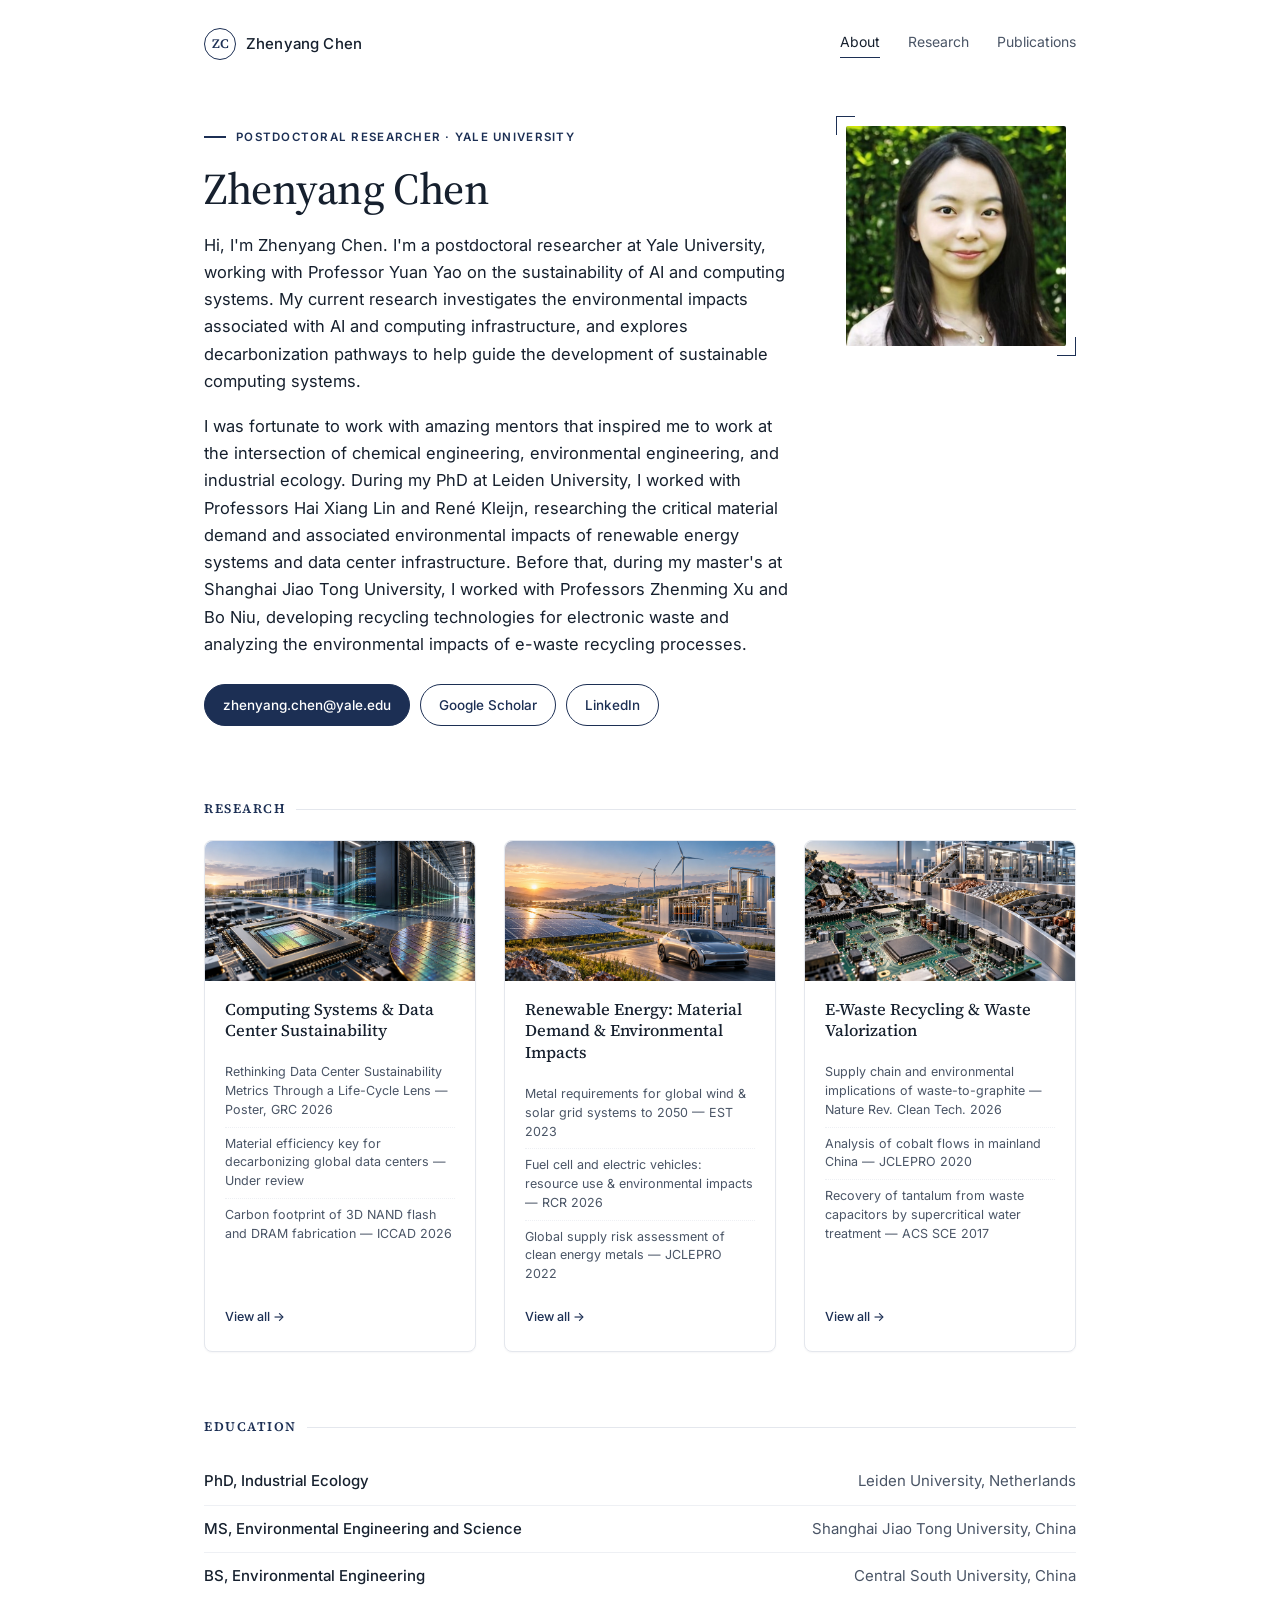
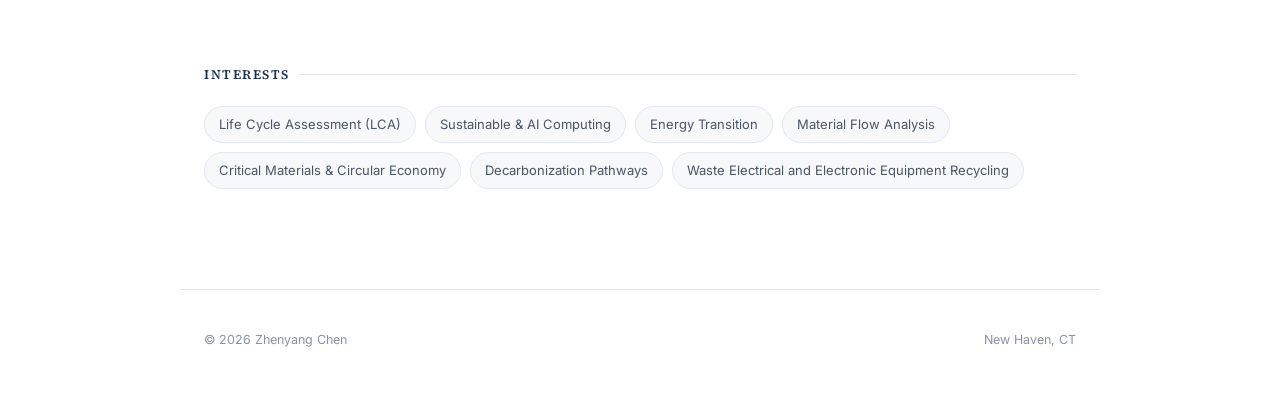
==== index.html @ 733069bf "Full author lists, DOI links, and shared data source for publications - publications.js is now the s" ====
<!DOCTYPE html>
<html lang="en">
<head>
<meta charset="UTF-8">
<meta name="viewport" content="width=device-width, initial-scale=1.0">
<title>Zhenyang Chen</title>
<meta name="description" content="Zhenyang Chen — postdoctoral researcher at Yale University working on the sustainability of AI and computing systems.">
<link rel="stylesheet" href="css/style.css">
</head>
<body>

<header class="site-header">
  <a href="index.html" class="brand">
    <span class="brand-mark">ZC</span>
    <span class="brand-name">Zhenyang Chen</span>
  </a>
  <nav class="site-nav">
    <a href="index.html" class="active">About</a>
    <a href="research.html">Research</a>
    <a href="publications.html">Publications</a>
  </nav>
</header>

<main>

  <div class="hero">
    <div>
      <p class="eyebrow">Postdoctoral Researcher &middot; Yale University</p>
      <h1>Zhenyang Chen</h1>
      <div class="lede prose">
        <p>Hi, I'm Zhenyang Chen. I'm a postdoctoral researcher at Yale University, working with Professor Yuan Yao on the sustainability of AI and computing systems. My current research investigates the environmental impacts associated with AI and computing infrastructure, and explores decarbonization pathways to help guide the development of sustainable computing systems.</p>
        <p>I was fortunate to work with amazing mentors that inspired me to work at the intersection of chemical engineering, environmental engineering, and industrial ecology. During my PhD at Leiden University, I worked with Professors Hai Xiang Lin and Ren&eacute; Kleijn, researching the critical material demand and associated environmental impacts of renewable energy systems and data center infrastructure. Before that, during my master's at Shanghai Jiao Tong University, I worked with Professors Zhenming Xu and Bo Niu, developing recycling technologies for electronic waste and analyzing the environmental impacts of e-waste recycling processes.</p>
      </div>
      <div class="pills">
        <a class="pill solid" href="mailto:zhenyang.chen@yale.edu">zhenyang.chen@yale.edu</a>
        <a class="pill" href="https://scholar.google.com/citations?user=XvmgScAAAAAJ&hl=en" target="_blank" rel="noopener">Google Scholar</a>
        <a class="pill" href="https://www.linkedin.com/in/zhenyang-chen-a50482255" target="_blank" rel="noopener">LinkedIn</a>
      </div>
    </div>
    <div class="hero-photo">
      <img src="images/profile-photo.webp" alt="Portrait of Zhenyang Chen">
    </div>
  </div>

  <section>
    <h2 class="section-title">Research</h2>
    <div class="home-research-grid">

      <div class="home-research-card">
        <span class="icon">
          <img src="images/home-computing.webp" alt="Data center server racks and a semiconductor chip and wafer">
        </span>
        <h3>Computing Systems &amp; Data Center Sustainability</h3>
        <ul class="mini-papers">
          <li>Rethinking Data Center Sustainability Metrics Through a Life-Cycle Lens &mdash; Poster, GRC 2026</li>
          <li>Material efficiency key for decarbonizing global data centers &mdash; Under review</li>
          <li>Carbon footprint of 3D NAND flash and DRAM fabrication &mdash; ICCAD 2026</li>
        </ul>
        <a class="view-all" href="research.html#computing">View all &rarr;</a>
      </div>

      <div class="home-research-card">
        <span class="icon">
          <img src="images/home-renewable.webp" alt="Solar panels, wind turbines, an electric vehicle, and a hydrogen electrolyzer">
        </span>
        <h3>Renewable Energy: Material Demand &amp; Environmental Impacts</h3>
        <ul class="mini-papers">
          <li>Metal requirements for global wind &amp; solar grid systems to 2050 &mdash; EST 2023</li>
          <li>Fuel cell and electric vehicles: resource use &amp; environmental impacts &mdash; RCR 2026</li>
          <li>Global supply risk assessment of clean energy metals &mdash; JCLEPRO 2022</li>
        </ul>
        <a class="view-all" href="research.html#renewable">View all &rarr;</a>
      </div>

      <div class="home-research-card">
        <span class="icon">
          <img src="images/home-ewaste.webp" alt="A printed circuit board with components, next to recycled metal and e-waste">
        </span>
        <h3>E-Waste Recycling &amp; Waste Valorization</h3>
        <ul class="mini-papers">
          <li>Supply chain and environmental implications of waste-to-graphite &mdash; Nature Rev. Clean Tech. 2026</li>
          <li>Analysis of cobalt flows in mainland China &mdash; JCLEPRO 2020</li>
          <li>Recovery of tantalum from waste capacitors by supercritical water treatment &mdash; ACS SCE 2017</li>
        </ul>
        <a class="view-all" href="research.html#ewaste">View all &rarr;</a>
      </div>

    </div>
  </section>

  <section>
    <h2 class="section-title">Education</h2>
    <ul class="plain-list">
      <li><span class="degree">PhD, Industrial Ecology</span><span class="school">Leiden University, Netherlands</span></li>
      <li><span class="degree">MS, Environmental Engineering and Science</span><span class="school">Shanghai Jiao Tong University, China</span></li>
      <li><span class="degree">BS, Environmental Engineering</span><span class="school">Central South University, China</span></li>
    </ul>
  </section>

  <section>
    <h2 class="section-title">Interests</h2>
    <div class="tag-row">
      <span class="tag">Life Cycle Assessment (LCA)</span>
      <span class="tag">Sustainable &amp; AI Computing</span>
      <span class="tag">Energy Transition</span>
      <span class="tag">Material Flow Analysis</span>
      <span class="tag">Critical Materials &amp; Circular Economy</span>
      <span class="tag">Decarbonization Pathways</span>
      <span class="tag">Waste Electrical and Electronic Equipment Recycling</span>
    </div>
  </section>

</main>

<footer>
  <span>&copy; 2026 Zhenyang Chen</span>
  <span>New Haven, CT</span>
</footer>

</body>
</html>
---- css/style.css ----
/* ============================================
   Zhenyang Chen — personal site
   Design system: white background, navy accent,
   serif display + sans body, editorial layout.
   ============================================ */

@import url('https://fonts.googleapis.com/css2?family=Source+Serif+4:ital,opsz,wght@0,8..60,400;0,8..60,500;0,8..60,600;1,8..60,400&family=Inter:wght@400;500;600&display=swap');

:root {
  --bg: #ffffff;
  --ink: #16202e;
  --ink-soft: #4a5566;
  --muted: #8a93a3;
  --navy: #1c2f54;
  --navy-deep: #0f1c33;
  --line: #e4e7ed;
  --line-soft: #eef0f4;
  --surface: #f7f8fa;
  --max-w: 760px;
  --serif: 'Source Serif 4', Georgia, 'Times New Roman', serif;
  --sans: 'Inter', -apple-system, BlinkMacSystemFont, 'Segoe UI', sans-serif;
}

* { box-sizing: border-box; }

html { scroll-behavior: smooth; }

body {
  margin: 0;
  background: var(--bg);
  color: var(--ink);
  font-family: var(--sans);
  font-size: 16px;
  line-height: 1.65;
  -webkit-font-smoothing: antialiased;
}

a {
  color: var(--navy);
  text-decoration: none;
  border-bottom: 1px solid rgba(28, 47, 84, 0.3);
  transition: border-color 0.15s ease, color 0.15s ease;
}
a:hover { border-color: var(--navy); }

/* ---------- Header / Nav ---------- */

.site-header {
  display: flex;
  align-items: center;
  justify-content: space-between;
  max-width: 920px;
  margin: 0 auto;
  padding: 28px 24px 0;
}

.brand {
  display: flex;
  align-items: center;
  gap: 10px;
  text-decoration: none;
  border: none;
  color: var(--ink);
}

.brand-mark {
  width: 32px;
  height: 32px;
  border-radius: 50%;
  border: 1.5px solid var(--navy);
  display: flex;
  align-items: center;
  justify-content: center;
  font-family: var(--serif);
  font-size: 13px;
  font-weight: 600;
  color: var(--navy);
  flex-shrink: 0;
}

.brand-name {
  font-size: 15px;
  font-weight: 500;
  letter-spacing: 0.01em;
}

.site-nav {
  display: flex;
  gap: 28px;
}

.site-nav a {
  border: none;
  font-size: 14px;
  color: var(--ink-soft);
  padding-bottom: 3px;
  border-bottom: 1.5px solid transparent;
}

.site-nav a:hover,
.site-nav a.active {
  color: var(--ink);
  border-bottom-color: var(--navy);
}

/* ---------- Page shell ---------- */

main {
  max-width: 920px;
  margin: 0 auto;
  padding: 56px 24px 100px;
}

.prose {
  max-width: var(--max-w);
}

/* ---------- Eyebrow label ---------- */

.eyebrow {
  display: flex;
  align-items: center;
  gap: 10px;
  font-size: 11.5px;
  font-weight: 600;
  letter-spacing: 0.11em;
  text-transform: uppercase;
  color: var(--navy);
  margin-bottom: 18px;
}

.eyebrow::before {
  content: '';
  display: inline-block;
  width: 22px;
  height: 2px;
  background: var(--navy);
}

/* ---------- Hero ---------- */

.hero {
  display: grid;
  grid-template-columns: 1fr 240px;
  gap: 48px;
  align-items: start;
  margin-bottom: 8px;
}

.hero h1 {
  font-family: var(--serif);
  font-size: 44px;
  font-weight: 500;
  line-height: 1.12;
  margin: 0 0 18px;
  letter-spacing: -0.01em;
}

.hero .role {
  font-size: 15px;
  color: var(--ink-soft);
  margin: 0 0 22px;
}

.hero-photo {
  position: relative;
  padding: 10px;
}

.hero-photo img {
  width: 100%;
  display: block;
  border-radius: 2px;
}

.hero-photo::before,
.hero-photo::after,
.corner-tl, .corner-br {
  content: '';
  position: absolute;
  width: 18px;
  height: 18px;
  border-color: var(--navy);
  border-style: solid;
}
.hero-photo::before {
  top: 0; left: 0;
  border-width: 1.5px 0 0 1.5px;
}
.hero-photo::after {
  bottom: 0; right: 0;
  border-width: 0 1.5px 1.5px 0;
}

/* ---------- Pill buttons ---------- */

.pills {
  display: flex;
  flex-wrap: wrap;
  gap: 10px;
  margin: 26px 0 8px;
}

.pill {
  display: inline-flex;
  align-items: center;
  gap: 7px;
  padding: 9px 18px;
  border-radius: 999px;
  font-size: 13.5px;
  font-weight: 500;
  border: 1px solid var(--navy);
  color: var(--navy);
  background: transparent;
}

.pill.solid {
  background: var(--navy);
  color: #fff;
  border-color: var(--navy);
}

.pill:hover { opacity: 0.8; border-color: var(--navy); }

/* ---------- Body text ---------- */

.lede p {
  font-size: 16.5px;
  color: var(--ink);
  margin: 0 0 18px;
}

section {
  margin-top: 64px;
}

section h2.section-title {
  font-family: var(--serif);
  font-size: 13px;
  font-weight: 600;
  letter-spacing: 0.12em;
  text-transform: uppercase;
  color: var(--navy);
  margin: 0 0 20px;
  display: flex;
  align-items: center;
  gap: 10px;
}

section h2.section-title::after {
  content: '';
  flex: 1;
  height: 1px;
  background: var(--line);
}

/* ---------- Lists (Education / Interests) ---------- */

.plain-list {
  list-style: none;
  margin: 0;
  padding: 0;
}

.plain-list li {
  padding: 11px 0;
  border-bottom: 1px solid var(--line-soft);
  font-size: 15px;
  display: flex;
  justify-content: space-between;
  gap: 16px;
}

.plain-list li:last-child { border-bottom: none; }

.plain-list .degree { font-weight: 500; }
.plain-list .school { color: var(--ink-soft); text-align: right; }

.tag-row {
  display: flex;
  flex-wrap: wrap;
  gap: 9px;
}

.tag {
  font-size: 13px;
  padding: 7px 14px;
  border-radius: 999px;
  background: var(--surface);
  color: var(--ink-soft);
  border: 1px solid var(--line);
}

/* ---------- Footer ---------- */

footer {
  max-width: 920px;
  margin: 0 auto;
  padding: 40px 24px 60px;
  border-top: 1px solid var(--line);
  font-size: 12.5px;
  color: var(--muted);
  display: flex;
  justify-content: space-between;
}

/* ---------- Homepage research teaser ---------- */

.home-research-grid {
  display: grid;
  grid-template-columns: repeat(3, 1fr);
  gap: 28px;
  margin-top: 20px;
}

.home-research-card {
  background: #fff;
  border: 1px solid var(--line);
  border-radius: 8px;
  box-shadow: 0 1px 2px rgba(22, 32, 46, 0.04);
  padding: 20px 20px 24px;
  display: flex;
  flex-direction: column;
}

.home-research-card .icon {
  display: block;
  width: calc(100% + 40px);
  margin: -20px -20px 18px;
  height: 140px;
  overflow: hidden;
  border-radius: 8px 8px 0 0;
}

.home-research-card .icon img {
  width: 100%;
  height: 100%;
  object-fit: cover;
  display: block;
}

.home-research-card h3 {
  font-family: var(--serif);
  font-size: 16.5px;
  font-weight: 500;
  margin: 0 0 14px;
  line-height: 1.32;
}

.mini-papers {
  list-style: none;
  margin: 0 0 16px;
  padding: 0;
  flex: 1;
}

.mini-papers li {
  font-size: 12.5px;
  color: var(--ink-soft);
  line-height: 1.5;
  padding: 7px 0;
  border-bottom: 1px dotted var(--line-soft);
}

.mini-papers li:last-child { border-bottom: none; }

.view-all {
  font-size: 12.5px;
  font-weight: 500;
  border: none;
  margin-top: auto;
}

/* ---------- Research page ---------- */

.research-cards {
  display: grid;
  grid-template-columns: repeat(3, 1fr);
  gap: 28px;
  margin-top: 8px;
  align-items: start;
}

.research-card {
  background: #fff;
  border: 1px solid var(--line);
  border-radius: 8px;
  box-shadow: 0 1px 2px rgba(22, 32, 46, 0.04);
  padding: 20px 22px 26px;
}

.research-card .icon {
  display: block;
  width: calc(100% + 44px);
  margin: -20px -22px 18px;
  height: 130px;
  overflow: hidden;
  border-radius: 8px 8px 0 0;
  background: var(--surface);
}

.research-card .icon img {
  width: 100%;
  height: 100%;
  object-fit: contain;
  display: block;
}

.research-card h3 {
  font-family: var(--serif);
  font-size: 19px;
  font-weight: 500;
  margin: 0 0 16px;
  line-height: 1.3;
}

.paper-list {
  list-style: none;
  margin: 0;
  padding: 0;
}

.paper-list li {
  padding: 12px 0;
  border-bottom: 1px dotted var(--line);
}
.paper-list li:last-child { border: none; }

.paper-list .paper-title {
  font-size: 14px;
  font-weight: 500;
  color: var(--ink);
  margin: 0 0 4px;
  line-height: 1.4;
}

.paper-list .paper-venue {
  font-size: 12.5px;
  color: var(--ink-soft);
  margin: 0;
  line-height: 1.5;
}

.paper-list .status {
  font-size: 10.5px;
  text-transform: uppercase;
  letter-spacing: 0.04em;
  color: var(--navy);
}

/* ---------- Publications page ---------- */

.filters {
  display: flex;
  flex-wrap: wrap;
  gap: 8px;
  margin-bottom: 8px;
}

.filter-group {
  display: flex;
  flex-wrap: wrap;
  gap: 8px;
  padding: 14px 0;
  border-bottom: 1px solid var(--line-soft);
}

.filter-group:last-of-type { border-bottom: none; }

.filter-label {
  font-size: 11px;
  text-transform: uppercase;
  letter-spacing: 0.08em;
  color: var(--muted);
  width: 100%;
  margin-bottom: 2px;
}

.filter-btn {
  font-size: 13px;
  padding: 6px 14px;
  border-radius: 999px;
  border: 1px solid var(--line);
  background: #fff;
  color: var(--ink-soft);
  cursor: pointer;
  font-family: var(--sans);
}

.filter-btn:hover { border-color: var(--navy); color: var(--navy); }

.filter-btn.active {
  background: var(--navy);
  border-color: var(--navy);
  color: #fff;
}

.pub-stats {
  display: flex;
  gap: 28px;
  margin: 28px 0 34px;
  padding: 18px 0;
  border-top: 1px solid var(--line);
  border-bottom: 1px solid var(--line);
}

.pub-stat .num {
  font-family: var(--serif);
  font-size: 26px;
  font-weight: 500;
  color: var(--navy);
  display: block;
}

.pub-stat .label {
  font-size: 11.5px;
  color: var(--muted);
  text-transform: uppercase;
  letter-spacing: 0.06em;
}

.pub-list {
  margin-top: 28px;
}

.pub-item {
  padding: 20px 0;
  border-bottom: 1px solid var(--line-soft);
  display: grid;
  grid-template-columns: 90px 1fr;
  gap: 20px;
}

.pub-item .year {
  font-family: var(--serif);
  font-size: 15px;
  color: var(--muted);
  padding-top: 2px;
}

.pub-item .title {
  font-size: 15.5px;
  font-weight: 500;
  margin: 0 0 6px;
  line-height: 1.4;
}

.pub-item .venue {
  font-size: 13.5px;
  color: var(--ink-soft);
  margin: 0 0 8px;
}

.pub-item .meta {
  display: flex;
  flex-wrap: wrap;
  gap: 8px;
  align-items: center;
}

.badge {
  font-size: 10.5px;
  text-transform: uppercase;
  letter-spacing: 0.05em;
  padding: 3px 9px;
  border-radius: 999px;
  font-weight: 600;
}

.badge.type { background: var(--surface); color: var(--ink-soft); border: 1px solid var(--line); }
.badge.status-published { background: #e9f0e6; color: #3c6b32; }
.badge.status-underreview { background: #fdf3e0; color: #93650f; }
.badge.status-granted { background: #e7edf6; color: var(--navy); }
.badge.status-workingpaper { background: #f3eefa; color: #6b4a9c; }

.pub-item[hidden] { display: none; }

.empty-state {
  padding: 40px 0;
  text-align: center;
  color: var(--muted);
  font-size: 14px;
}

/* ---------- Responsive ---------- */

@media (max-width: 680px) {
  .hero { grid-template-columns: 1fr; }
  .hero-photo { max-width: 200px; }
  .hero h1 { font-size: 34px; }
  .research-cards { grid-template-columns: 1fr; }
  .home-research-grid { grid-template-columns: 1fr; }
  .plain-list li { flex-direction: column; gap: 2px; }
  .plain-list .school { text-align: left; }
  .pub-item { grid-template-columns: 1fr; gap: 6px; }
  footer { flex-direction: column; gap: 8px; }
}
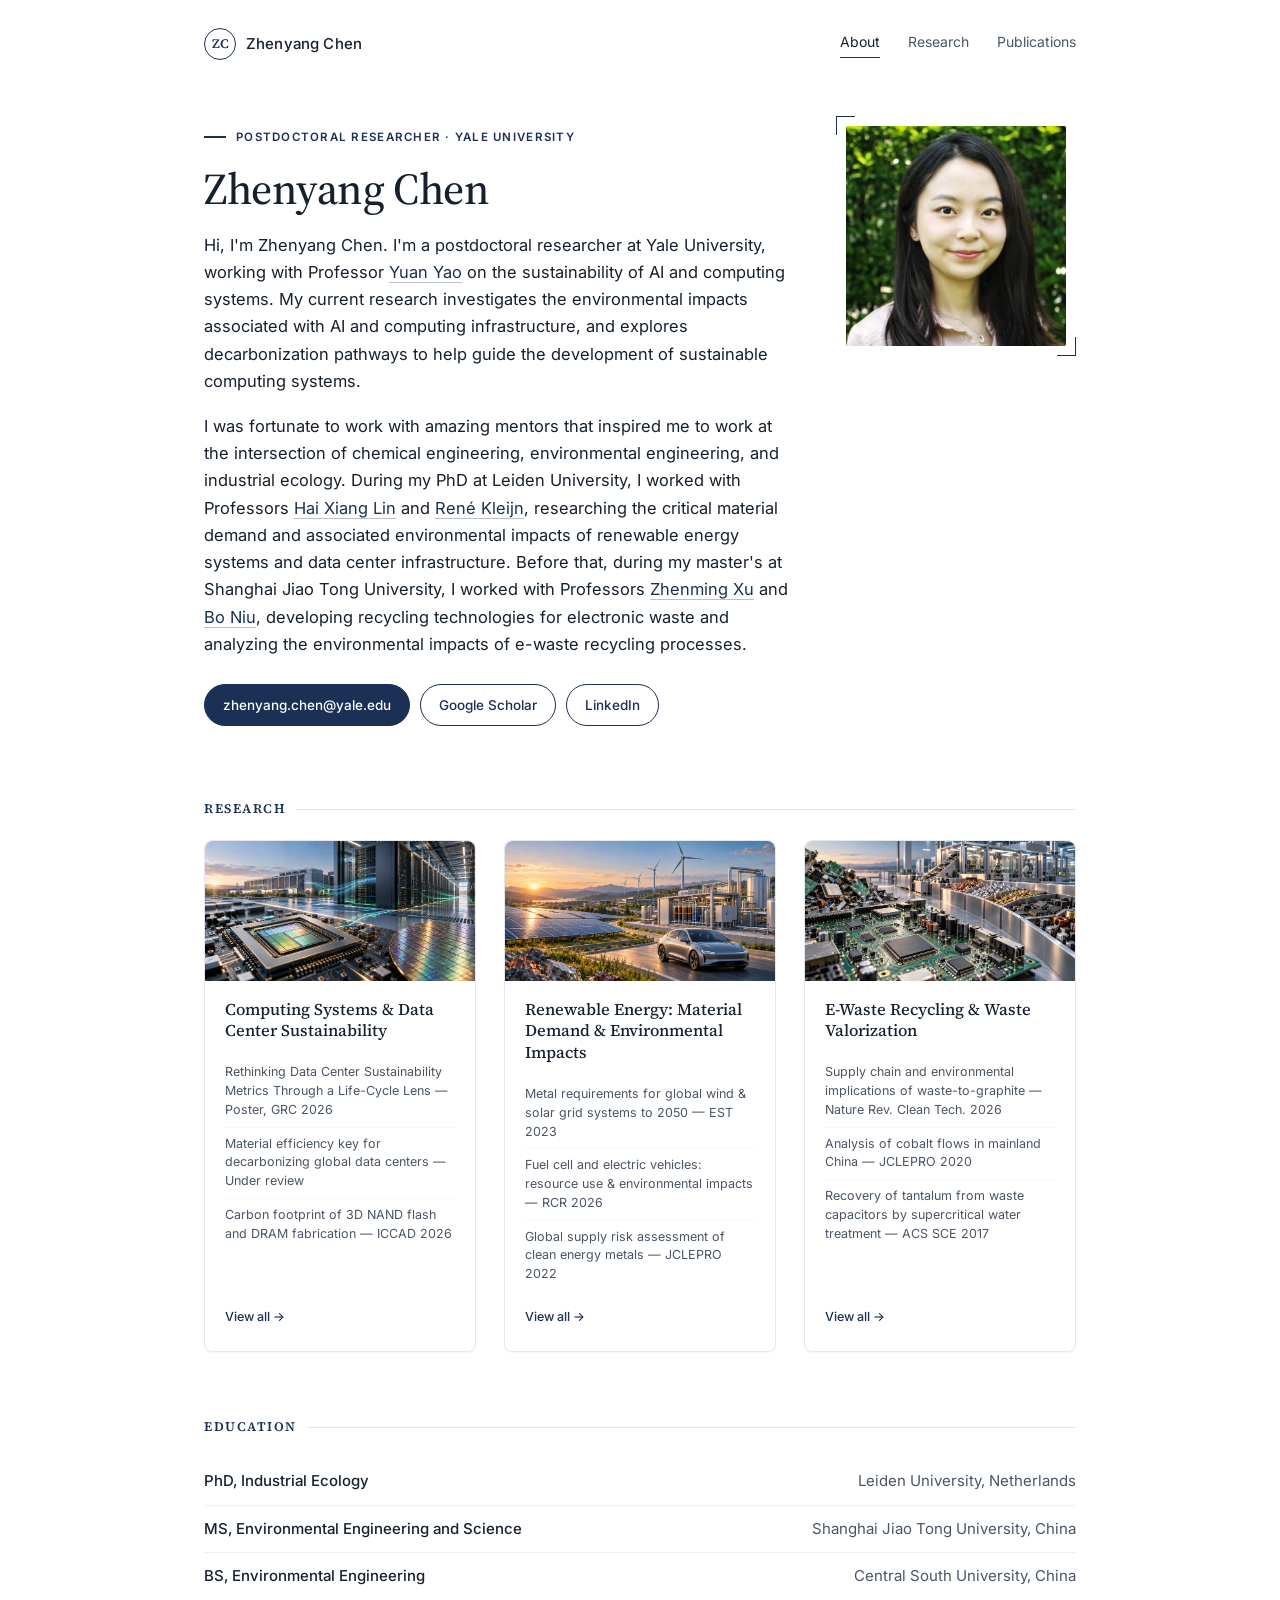
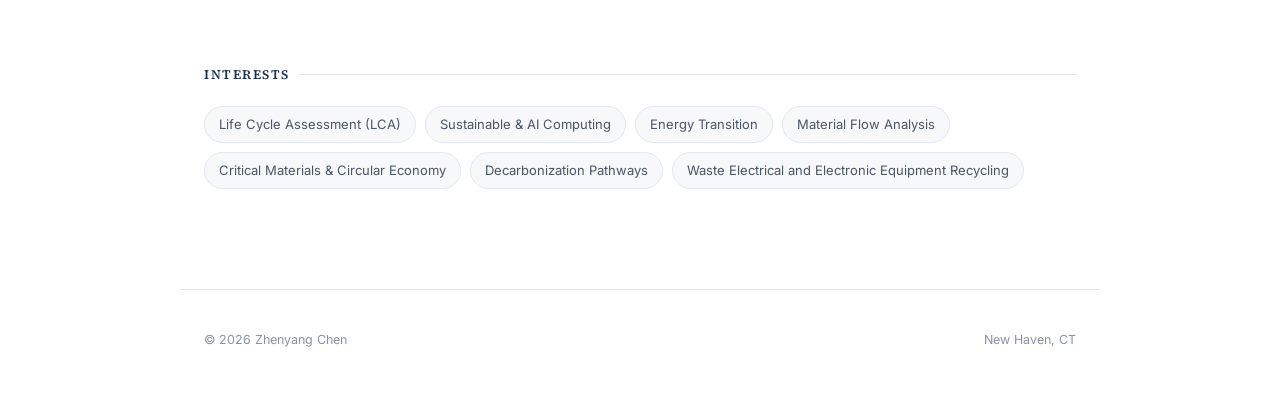
==== commit 3e699c8b: "Link mentor/advisor names in About bio to their profile pages" ====
--- a/index.html
+++ b/index.html
@@ -28,8 +28,8 @@
       <p class="eyebrow">Postdoctoral Researcher &middot; Yale University</p>
       <h1>Zhenyang Chen</h1>
       <div class="lede prose">
-        <p>Hi, I'm Zhenyang Chen. I'm a postdoctoral researcher at Yale University, working with Professor Yuan Yao on the sustainability of AI and computing systems. My current research investigates the environmental impacts associated with AI and computing infrastructure, and explores decarbonization pathways to help guide the development of sustainable computing systems.</p>
-        <p>I was fortunate to work with amazing mentors that inspired me to work at the intersection of chemical engineering, environmental engineering, and industrial ecology. During my PhD at Leiden University, I worked with Professors Hai Xiang Lin and Ren&eacute; Kleijn, researching the critical material demand and associated environmental impacts of renewable energy systems and data center infrastructure. Before that, during my master's at Shanghai Jiao Tong University, I worked with Professors Zhenming Xu and Bo Niu, developing recycling technologies for electronic waste and analyzing the environmental impacts of e-waste recycling processes.</p>
+        <p>Hi, I'm Zhenyang Chen. I'm a postdoctoral researcher at Yale University, working with Professor <a href="https://environment.yale.edu/directory/faculty/yuan-yao" target="_blank" rel="noopener">Yuan Yao</a> on the sustainability of AI and computing systems. My current research investigates the environmental impacts associated with AI and computing infrastructure, and explores decarbonization pathways to help guide the development of sustainable computing systems.</p>
+        <p>I was fortunate to work with amazing mentors that inspired me to work at the intersection of chemical engineering, environmental engineering, and industrial ecology. During my PhD at Leiden University, I worked with Professors <a href="https://scholar.google.com/citations?user=3Pu58mEAAAAJ&hl=en" target="_blank" rel="noopener">Hai Xiang Lin</a> and <a href="https://scholar.google.com/citations?user=ktBsU2sAAAAJ" target="_blank" rel="noopener">Ren&eacute; Kleijn</a>, researching the critical material demand and associated environmental impacts of renewable energy systems and data center infrastructure. Before that, during my master's at Shanghai Jiao Tong University, I worked with Professors <a href="https://www.bohrium.com/en/scholar/Tp4926605/Zhen_Ming_Xu" target="_blank" rel="noopener">Zhenming Xu</a> and <a href="https://www.researchgate.net/profile/Bo-Niu" target="_blank" rel="noopener">Bo Niu</a>, developing recycling technologies for electronic waste and analyzing the environmental impacts of e-waste recycling processes.</p>
       </div>
       <div class="pills">
         <a class="pill solid" href="mailto:zhenyang.chen@yale.edu">zhenyang.chen@yale.edu</a>
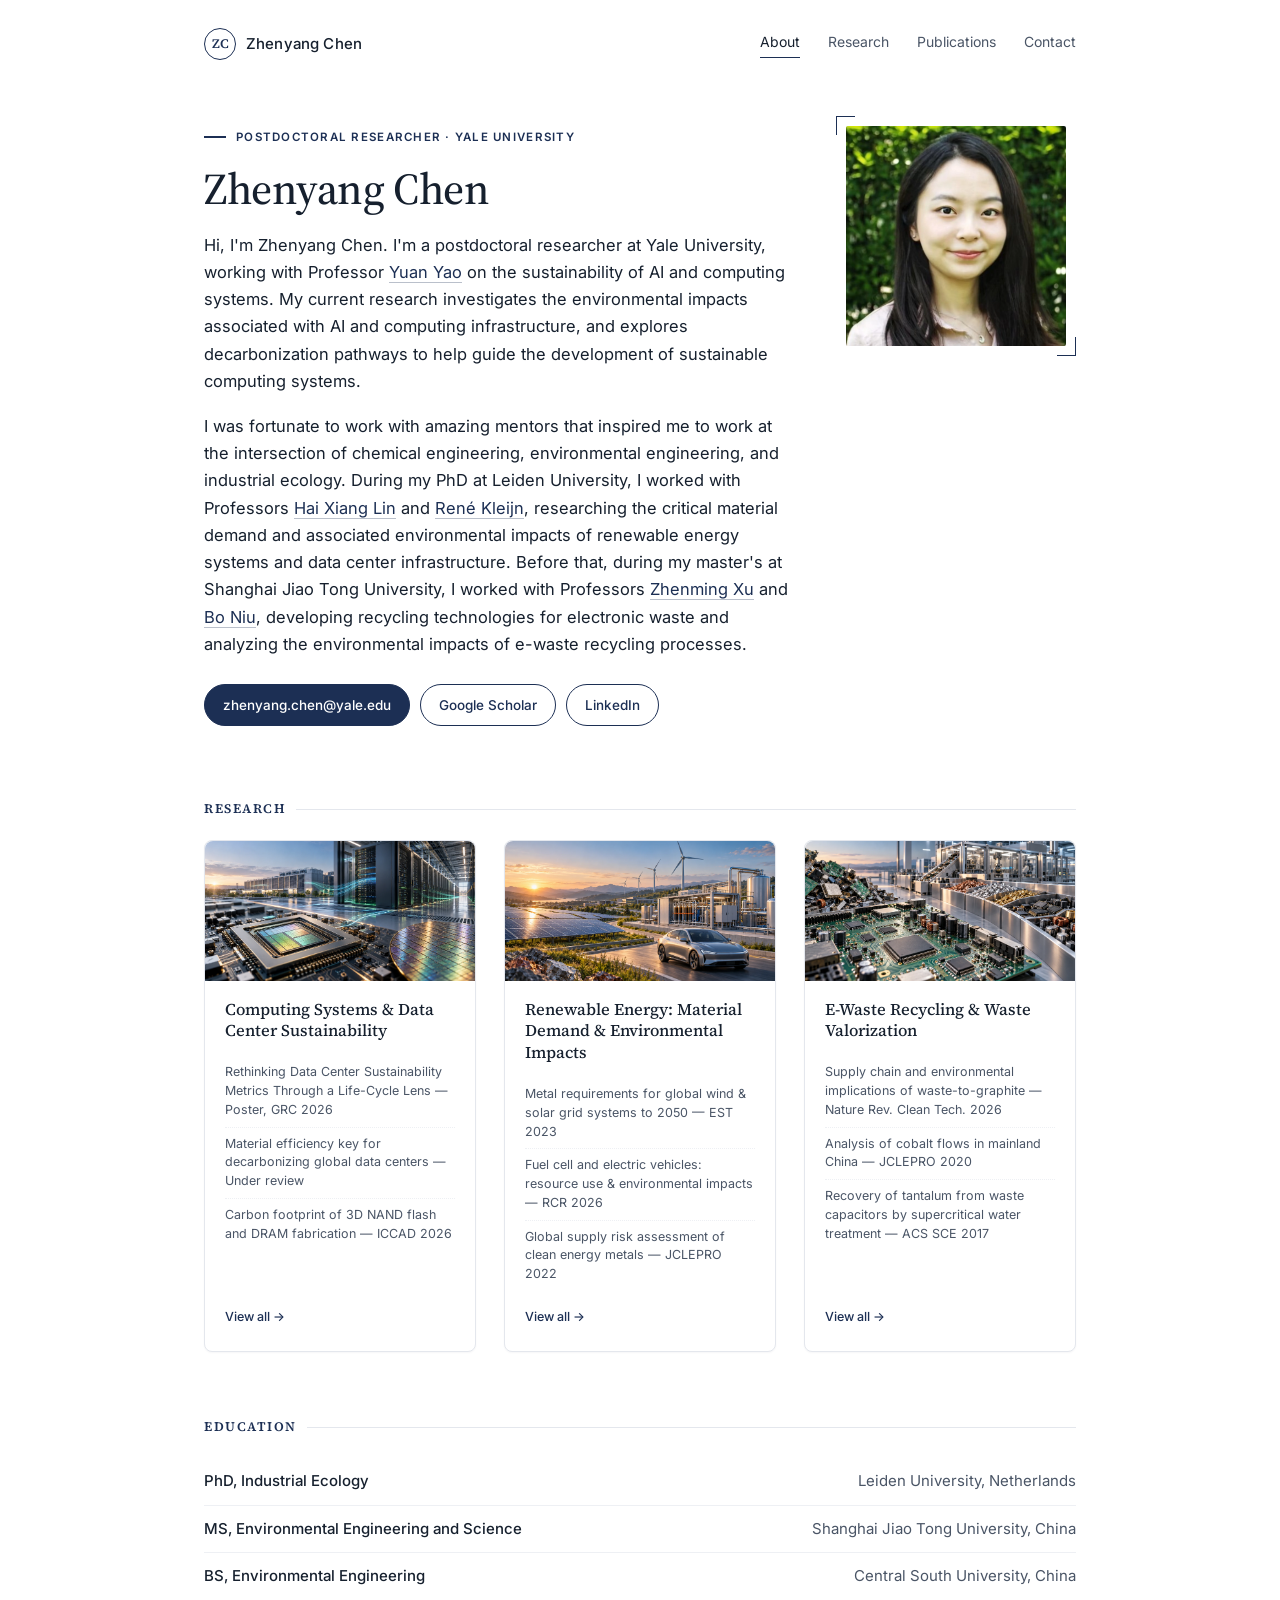
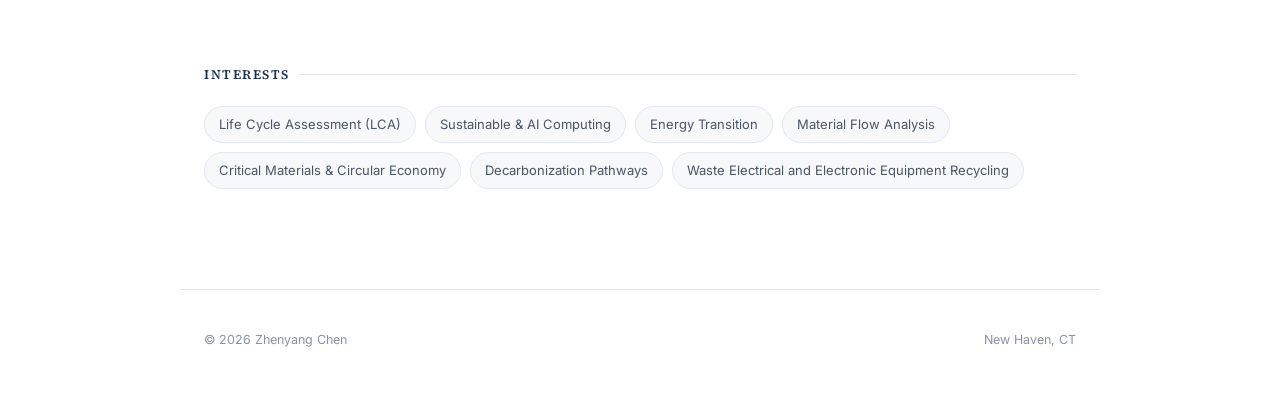
==== commit 91fe197f: "Add Contact page with email, office, and collaboration note" ====
--- a/index.html
+++ b/index.html
@@ -5,7 +5,40 @@
 <meta name="viewport" content="width=device-width, initial-scale=1.0">
 <title>Zhenyang Chen</title>
 <meta name="description" content="Zhenyang Chen — postdoctoral researcher at Yale University working on the sustainability of AI and computing systems.">
+<link rel="canonical" href="https://gemmacc18.github.io/">
+
+<meta property="og:type" content="profile">
+<meta property="og:title" content="Zhenyang Chen">
+<meta property="og:description" content="Postdoctoral researcher at Yale University working on the sustainability of AI and computing systems.">
+<meta property="og:url" content="https://gemmacc18.github.io/">
+<meta property="og:image" content="https://gemmacc18.github.io/images/profile-photo.webp">
+<meta name="twitter:card" content="summary">
+
 <link rel="stylesheet" href="css/style.css">
+
+<script type="application/ld+json">
+{
+  "@context": "https://schema.org",
+  "@type": "Person",
+  "name": "Zhenyang Chen",
+  "jobTitle": "Postdoctoral Researcher",
+  "affiliation": {
+    "@type": "CollegeOrUniversity",
+    "name": "Yale University"
+  },
+  "alumniOf": [
+    { "@type": "CollegeOrUniversity", "name": "Leiden University" },
+    { "@type": "CollegeOrUniversity", "name": "Shanghai Jiao Tong University" },
+    { "@type": "CollegeOrUniversity", "name": "Central South University" }
+  ],
+  "url": "https://gemmacc18.github.io/",
+  "email": "mailto:zhenyang.chen@yale.edu",
+  "sameAs": [
+    "https://scholar.google.com/citations?user=XvmgScAAAAAJ&hl=en",
+    "https://www.linkedin.com/in/zhenyang-chen-a50482255"
+  ]
+}
+</script>
 </head>
 <body>
 
@@ -18,6 +51,7 @@
     <a href="index.html" class="active">About</a>
     <a href="research.html">Research</a>
     <a href="publications.html">Publications</a>
+    <a href="contact.html">Contact</a>
   </nav>
 </header>
 
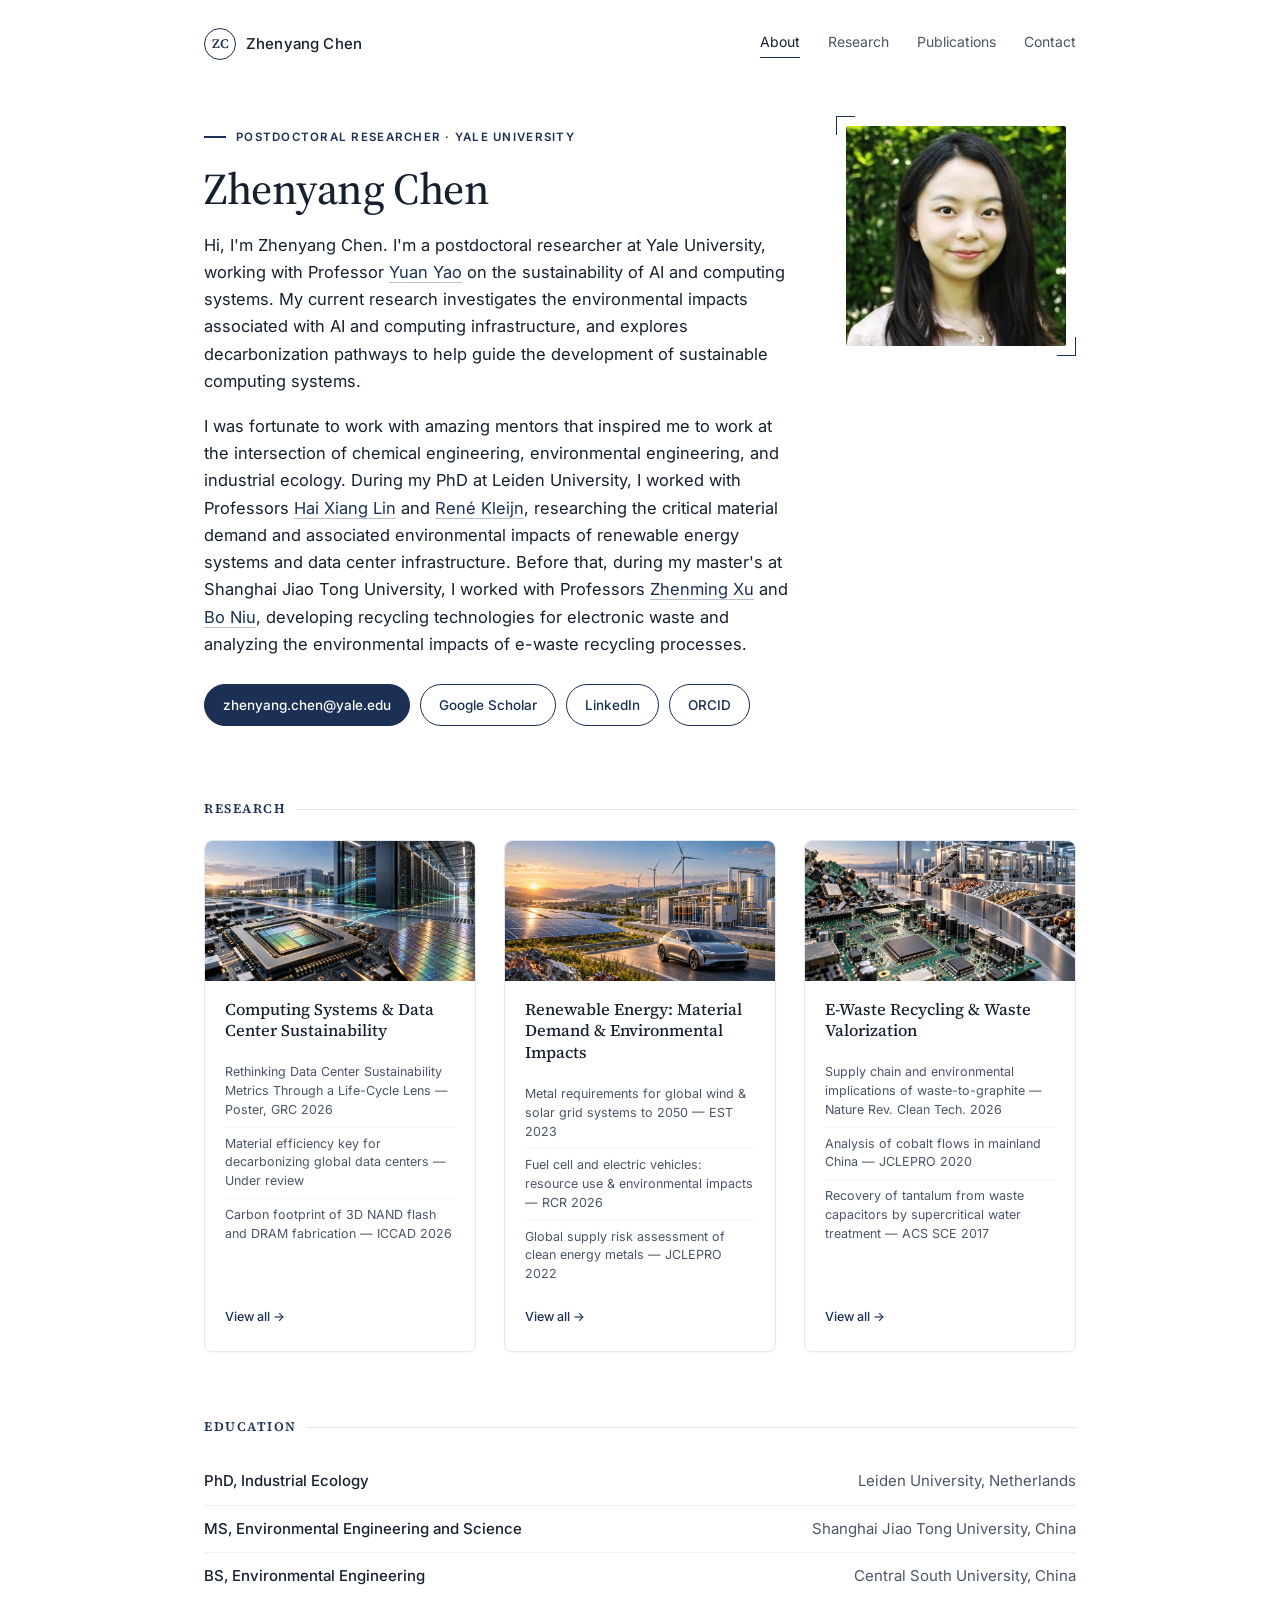
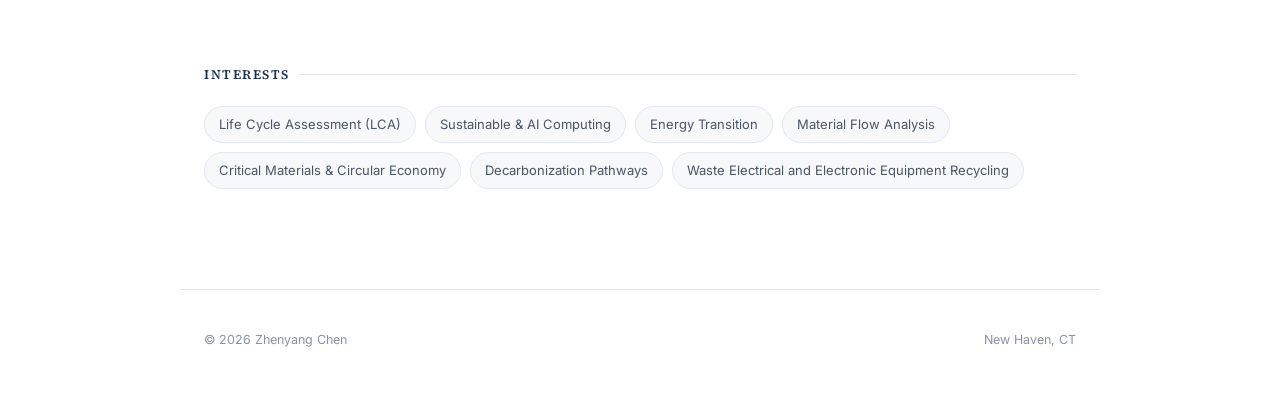
==== commit f5d93042: "Add ORCID link to homepage, contact page, and structured data" ====
--- a/index.html
+++ b/index.html
@@ -5,13 +5,14 @@
 <meta name="viewport" content="width=device-width, initial-scale=1.0">
 <title>Zhenyang Chen</title>
 <meta name="description" content="Zhenyang Chen — postdoctoral researcher at Yale University working on the sustainability of AI and computing systems.">
-<link rel="canonical" href="https://gemmacc18.github.io/">
+<meta name="google-site-verification" content="iDL9CrbIoA2016MgUcCQq2bi1bqr0azFP-0LRwreMRM" />
+<link rel="canonical" href="https://gemma-zhenyangchen.github.io/">
 
 <meta property="og:type" content="profile">
 <meta property="og:title" content="Zhenyang Chen">
 <meta property="og:description" content="Postdoctoral researcher at Yale University working on the sustainability of AI and computing systems.">
-<meta property="og:url" content="https://gemmacc18.github.io/">
-<meta property="og:image" content="https://gemmacc18.github.io/images/profile-photo.webp">
+<meta property="og:url" content="https://gemma-zhenyangchen.github.io/">
+<meta property="og:image" content="https://gemma-zhenyangchen.github.io/images/profile-photo.webp">
 <meta name="twitter:card" content="summary">
 
 <link rel="stylesheet" href="css/style.css">
@@ -31,11 +32,12 @@
     { "@type": "CollegeOrUniversity", "name": "Shanghai Jiao Tong University" },
     { "@type": "CollegeOrUniversity", "name": "Central South University" }
   ],
-  "url": "https://gemmacc18.github.io/",
+  "url": "https://gemma-zhenyangchen.github.io/",
   "email": "mailto:zhenyang.chen@yale.edu",
   "sameAs": [
     "https://scholar.google.com/citations?user=XvmgScAAAAAJ&hl=en",
-    "https://www.linkedin.com/in/zhenyang-chen-a50482255"
+    "https://www.linkedin.com/in/zhenyang-chen-a50482255",
+    "https://orcid.org/0000-0001-6300-1842"
   ]
 }
 </script>
@@ -69,6 +71,7 @@
         <a class="pill solid" href="mailto:zhenyang.chen@yale.edu">zhenyang.chen@yale.edu</a>
         <a class="pill" href="https://scholar.google.com/citations?user=XvmgScAAAAAJ&hl=en" target="_blank" rel="noopener">Google Scholar</a>
         <a class="pill" href="https://www.linkedin.com/in/zhenyang-chen-a50482255" target="_blank" rel="noopener">LinkedIn</a>
+        <a class="pill" href="https://orcid.org/0000-0001-6300-1842" target="_blank" rel="noopener">ORCID</a>
       </div>
     </div>
     <div class="hero-photo">
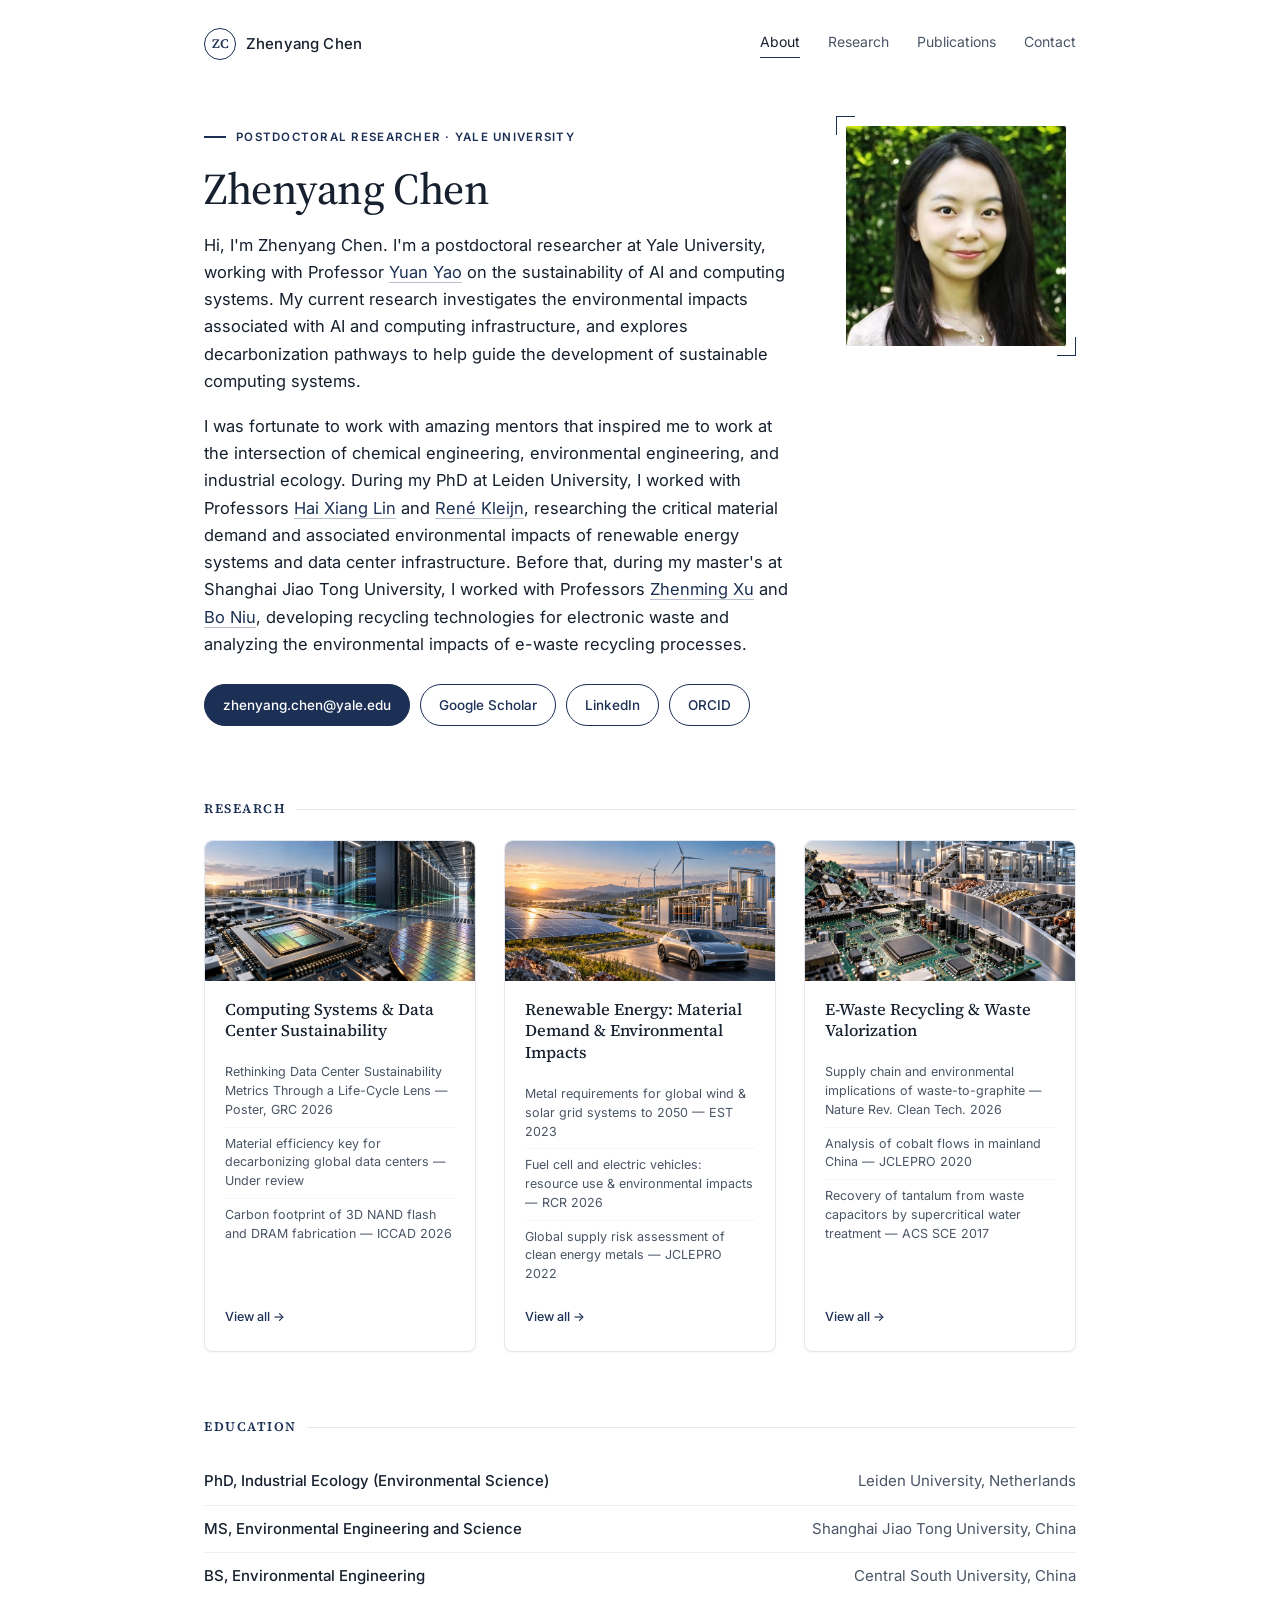
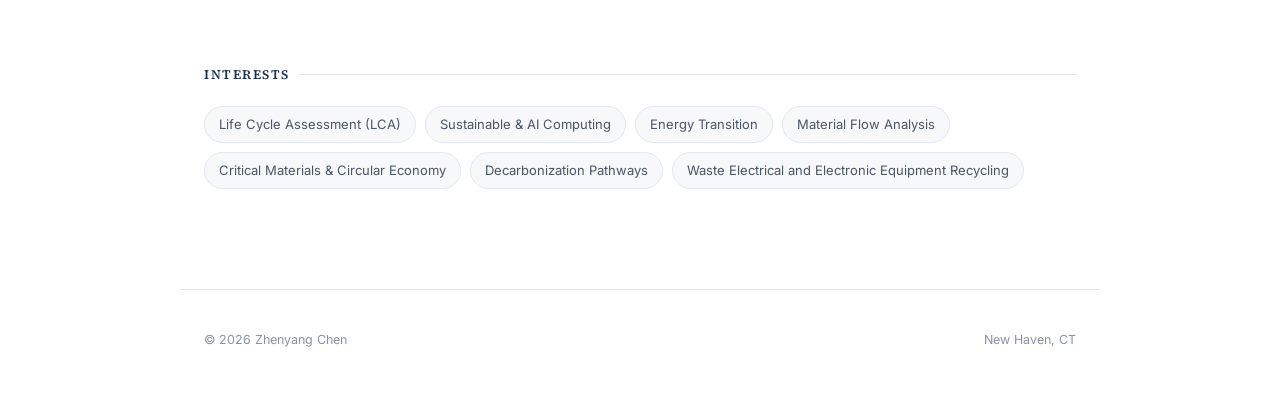
==== commit 3a0e918f: "Clarify Industrial Ecology as Environmental Science in Education" ====
--- a/index.html
+++ b/index.html
@@ -128,7 +128,7 @@
   <section>
     <h2 class="section-title">Education</h2>
     <ul class="plain-list">
-      <li><span class="degree">PhD, Industrial Ecology</span><span class="school">Leiden University, Netherlands</span></li>
+      <li><span class="degree">PhD, Industrial Ecology (Environmental Science)</span><span class="school">Leiden University, Netherlands</span></li>
       <li><span class="degree">MS, Environmental Engineering and Science</span><span class="school">Shanghai Jiao Tong University, China</span></li>
       <li><span class="degree">BS, Environmental Engineering</span><span class="school">Central South University, China</span></li>
     </ul>
